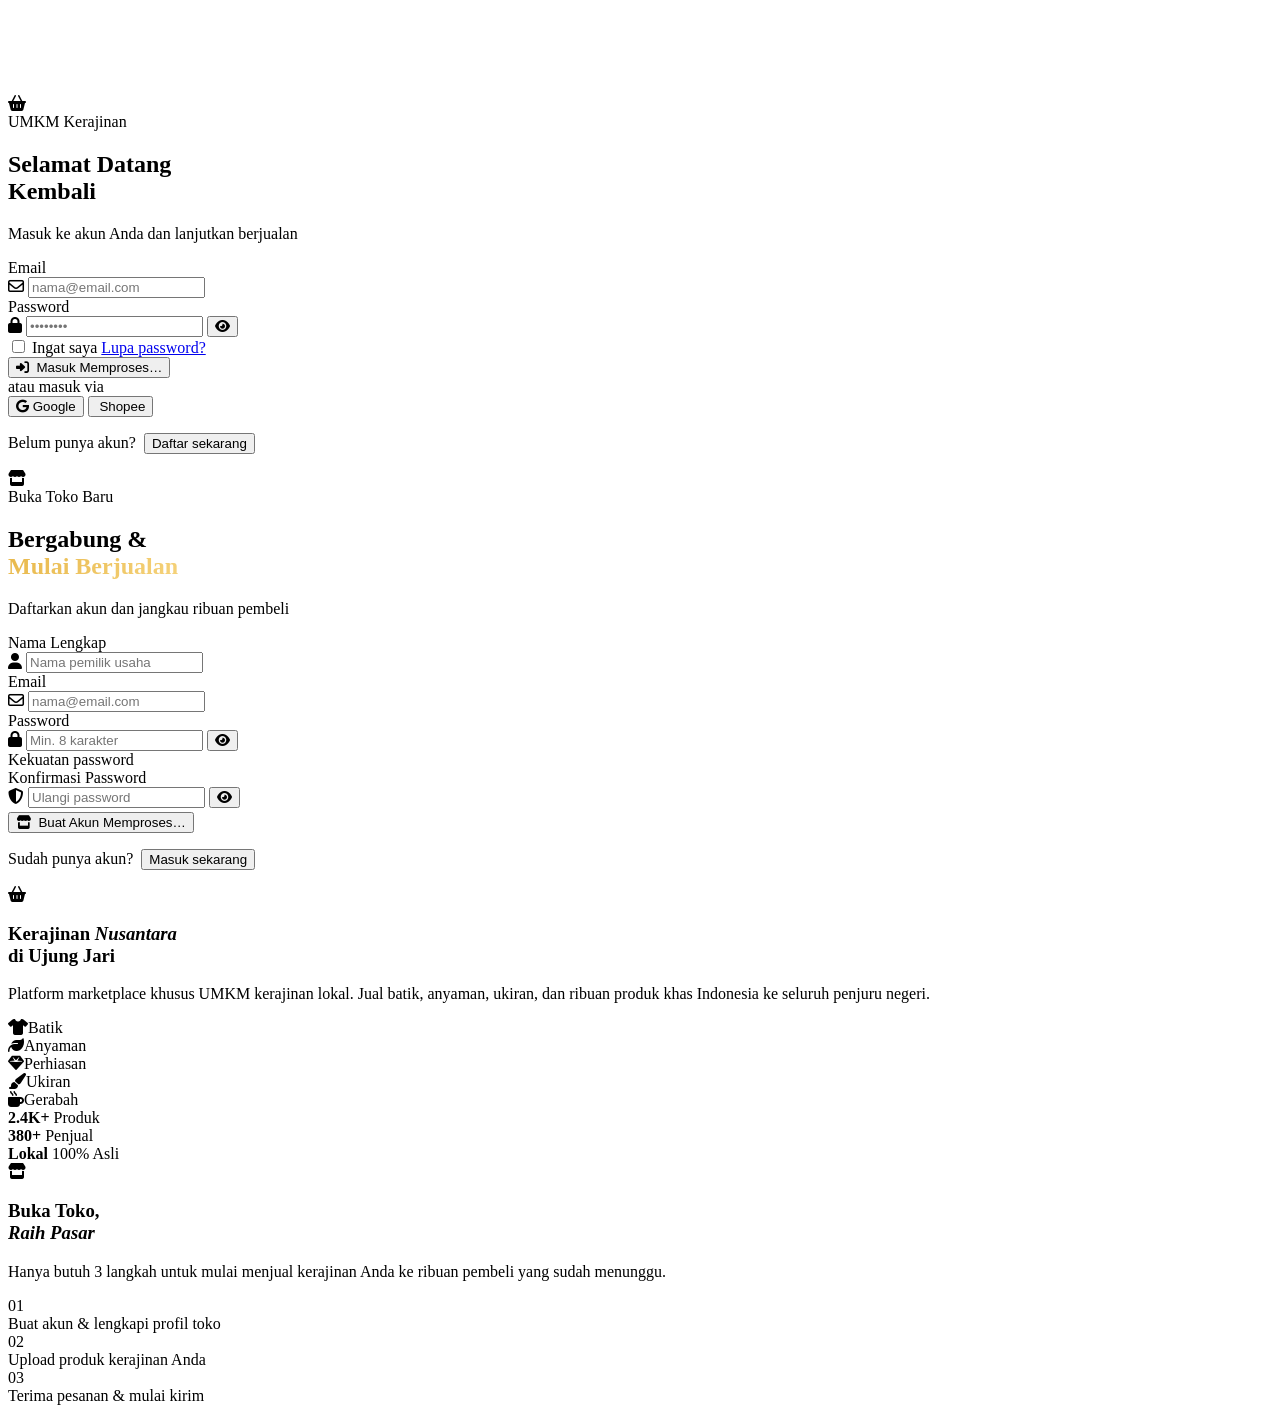
==== index.html @ b2cfcdbc "first upload frontend" ====
<!DOCTYPE html>
<html lang="id">
<head>
  <meta charset="UTF-8" />
  <meta name="viewport" content="width=device-width, initial-scale=1.0" />
  <title>Masuk · Daftar — UMKM Kerajinan</title>
  <link rel="stylesheet" href="https://cdnjs.cloudflare.com/ajax/libs/font-awesome/6.5.2/css/all.min.css" />
  <link rel="preconnect" href="https://fonts.googleapis.com" />
  <link rel="preconnect" href="https://fonts.gstatic.com" crossorigin />
  <link href="https://fonts.googleapis.com/css2?family=Cormorant+Garamond:ital,wght@0,400;0,600;0,700;1,400;1,600&family=Outfit:wght@300;400;500;600;700&display=swap" rel="stylesheet" />
  <link rel="stylesheet" href="/frontend/css/style.css" />

  <style>
    /* inline: form-msg (scoped here to avoid bloat in auth.css) */
    .form-msg {
      display: none;
      align-items: flex-start; gap: 8px;
      padding: 10px 14px; border-radius: 10px;
      font-size: .83rem; line-height: 1.5;
      margin-bottom: 14px;
      animation: msgIn .25s ease both;
    }
    @keyframes msgIn { from { opacity:0; transform:translateY(-5px); } to { opacity:1; transform:translateY(0); } }
    .form-msg.error   { display:flex; background:rgba(224,92,92,.09); border:1px solid rgba(224,92,92,.22); color:#F09090; }
    .form-msg.success { display:flex; background:rgba(92,201,138,.09); border:1px solid rgba(92,201,138,.22); color:#7EEAAA; }
    .form-msg i { flex-shrink:0; margin-top:1px; }
  </style>
</head>
<body>

  <!-- ── BACKGROUND ── -->
  <div class="bg-layer" aria-hidden="true">
    <div class="bg-pattern"></div>
    <div class="bg-noise"></div>
    <div class="orb orb-1"></div>
    <div class="orb orb-2"></div>
    <div class="orb orb-3"></div>
    <div class="diamonds" id="diamonds"></div>
  </div>

  <!-- ── AUTH CARD ── -->
  <div class="auth-card">

    <!-- ════ LEFT PANEL ════ -->
    <div class="left-panel">
      <div class="lp-inner">

        <!-- ── LOGIN PANEL ── -->
        <div class="form-panel" id="loginPanel">
          <div class="form-head">
            <div class="form-badge">
              <div class="badge-dot"><i class="fa-solid fa-basket-shopping"></i></div>
              <span>UMKM Kerajinan</span>
            </div>
            <h2>Selamat Datang<br>Kembali</h2>
            <p>Masuk ke akun Anda dan lanjutkan berjualan</p>
          </div>

          <div class="form-msg" id="loginMsg" role="alert"></div>

          <form id="loginForm" novalidate>
            <div class="field">
              <label class="field-label" for="loginEmail">Email</label>
              <div class="input-wrap">
                <i class="fa-regular fa-envelope input-icon"></i>
                <input type="email" id="loginEmail" placeholder="nama@email.com" autocomplete="email" required />
              </div>
            </div>

            <div class="field">
              <label class="field-label" for="loginPassword">Password</label>
              <div class="input-wrap has-eye">
                <i class="fa-solid fa-lock input-icon"></i>
                <input type="password" id="loginPassword" placeholder="••••••••" autocomplete="current-password" required />
                <button type="button" class="btn-eye" data-target="loginPassword" aria-label="Toggle password">
                  <i class="fa-solid fa-eye"></i>
                </button>
              </div>
            </div>

            <div class="form-meta">
              <label class="remember-label">
                <input type="checkbox" id="rememberMe" />
                <span>Ingat saya</span>
              </label>
              <a href="#" class="forgot-link">Lupa password?</a>
            </div>

            <button type="submit" class="btn-submit" id="loginBtn">
              <span class="btn-text"><i class="fa-solid fa-right-to-bracket"></i>&nbsp; Masuk</span>
              <span class="btn-loader"><span class="spinner"></span> Memproses…</span>
            </button>

            <div class="gold-divider"><span>atau masuk via</span></div>

            <div class="social-row">
              <button type="button" class="btn-social google">
                <i class="fa-brands fa-google"></i> Google
              </button>
              <button type="button" class="btn-social shopee">
                <i class="fa-brands fa-shopee"></i> Shopee
              </button>
            </div>
          </form>

          <p class="switch-text">
            Belum punya akun?&nbsp;
            <button type="button" class="switch-btn" id="goRegister">Daftar sekarang</button>
          </p>
        </div>

        <!-- ── REGISTER PANEL ── -->
        <div class="form-panel hidden" id="registerPanel">
          <div class="form-head">
            <div class="form-badge">
              <div class="badge-dot"><i class="fa-solid fa-store"></i></div>
              <span>Buka Toko Baru</span>
            </div>
            <h2>Bergabung &<br><em style="font-style:normal;background:linear-gradient(135deg,#E8B84B,#F5D27A);-webkit-background-clip:text;-webkit-text-fill-color:transparent;background-clip:text;">Mulai Berjualan</em></h2>
            <p>Daftarkan akun dan jangkau ribuan pembeli</p>
          </div>

          <div class="form-msg" id="registerMsg" role="alert"></div>

          <form id="registerForm" novalidate>
            <div class="field">
              <label class="field-label" for="regNama">Nama Lengkap</label>
              <div class="input-wrap">
                <i class="fa-solid fa-user input-icon"></i>
                <input type="text" id="regNama" placeholder="Nama pemilik usaha" autocomplete="name" required />
              </div>
            </div>

            <div class="field">
              <label class="field-label" for="regEmail">Email</label>
              <div class="input-wrap">
                <i class="fa-regular fa-envelope input-icon"></i>
                <input type="email" id="regEmail" placeholder="nama@email.com" autocomplete="email" required />
              </div>
            </div>

            <div class="field">
              <label class="field-label" for="regPassword">Password</label>
              <div class="input-wrap has-eye">
                <i class="fa-solid fa-lock input-icon"></i>
                <input type="password" id="regPassword" placeholder="Min. 8 karakter" autocomplete="new-password" required />
                <button type="button" class="btn-eye" data-target="regPassword" aria-label="Toggle password">
                  <i class="fa-solid fa-eye"></i>
                </button>
              </div>
              <div class="pw-strength">
                <div class="pw-track"><div class="pw-fill" id="pwFill"></div></div>
                <span id="pwLabel">Kekuatan password</span>
              </div>
            </div>

            <div class="field">
              <label class="field-label" for="regConfirm">Konfirmasi Password</label>
              <div class="input-wrap has-eye">
                <i class="fa-solid fa-shield-halved input-icon"></i>
                <input type="password" id="regConfirm" placeholder="Ulangi password" autocomplete="new-password" required />
                <button type="button" class="btn-eye" data-target="regConfirm" aria-label="Toggle confirm">
                  <i class="fa-solid fa-eye"></i>
                </button>
              </div>
            </div>

            <button type="submit" class="btn-submit" id="registerBtn" style="margin-top:4px;">
              <span class="btn-text"><i class="fa-solid fa-store"></i>&nbsp; Buat Akun</span>
              <span class="btn-loader"><span class="spinner"></span> Memproses…</span>
            </button>
          </form>

          <p class="switch-text">
            Sudah punya akun?&nbsp;
            <button type="button" class="switch-btn" id="goLogin">Masuk sekarang</button>
          </p>
        </div>

      </div>
    </div><!-- /left-panel -->

    <!-- ════ RIGHT PANEL ════ -->
    <div class="right-panel">
      <div class="rp-inner">

        <!-- Login state -->
        <div class="rp-state" id="rpLogin">
          <div class="rp-icon">
            <i class="fa-solid fa-basket-shopping"></i>
          </div>
          <h3 class="rp-title">Kerajinan <em>Nusantara</em><br>di Ujung Jari</h3>
          <p class="rp-desc">
            Platform marketplace khusus UMKM kerajinan lokal. Jual batik, anyaman, ukiran, dan ribuan produk khas Indonesia ke seluruh penjuru negeri.
          </p>
          <div class="rp-tags">
            <div class="rp-tag"><i class="fa-solid fa-shirt"></i><span>Batik</span></div>
            <div class="rp-tag"><i class="fa-solid fa-leaf"></i><span>Anyaman</span></div>
            <div class="rp-tag"><i class="fa-solid fa-gem"></i><span>Perhiasan</span></div>
            <div class="rp-tag"><i class="fa-solid fa-paintbrush"></i><span>Ukiran</span></div>
            <div class="rp-tag"><i class="fa-solid fa-mug-hot"></i><span>Gerabah</span></div>
          </div>
          <div class="rp-stats">
            <div class="rp-stat">
              <strong>2.4K+</strong>
              <span>Produk</span>
            </div>
            <div class="rp-stat">
              <strong>380+</strong>
              <span>Penjual</span>
            </div>
            <div class="rp-stat">
              <strong>Lokal</strong>
              <span>100% Asli</span>
            </div>
          </div>
        </div>

        <!-- Register state -->
        <div class="rp-state hidden" id="rpRegister">
          <div class="rp-icon">
            <i class="fa-solid fa-store"></i>
          </div>
          <h3 class="rp-title">Buka Toko,<br><em>Raih Pasar</em></h3>
          <p class="rp-desc">
            Hanya butuh 3 langkah untuk mulai menjual kerajinan Anda ke ribuan pembeli yang sudah menunggu.
          </p>
          <div class="rp-steps">
            <div class="rp-step">
              <div class="step-num">01</div>
              <span>Buat akun & lengkapi profil toko</span>
            </div>
            <div class="rp-step">
              <div class="step-num">02</div>
              <span>Upload produk kerajinan Anda</span>
            </div>
            <div class="rp-step">
              <div class="step-num">03</div>
              <span>Terima pesanan & mulai kirim</span>
            </div>
          </div>
        </div>

      </div>
    </div><!-- /right-panel -->

  </div><!-- /auth-card -->

  <!-- Toast -->
  <div id="toastStack" aria-live="polite"></div>

  <!-- Diamonds particle script -->
  <script>
    (function(){
      const c = document.getElementById('diamonds');
      for(let i=0;i<18;i++){
        const d = document.createElement('div');
        d.className = 'diamond';
        d.style.cssText = `
          left:${Math.random()*100}%;
          top:${55+Math.random()*45}%;
          width:${3+Math.random()*4}px;
          height:${3+Math.random()*4}px;
          animation-duration:${8+Math.random()*12}s;
          animation-delay:${Math.random()*10}s;
        `;
        c.appendChild(d);
      }
    })();
  </script>

  <script type="module" src="/frontend/js/auth.js"></script>
</body>
</html>
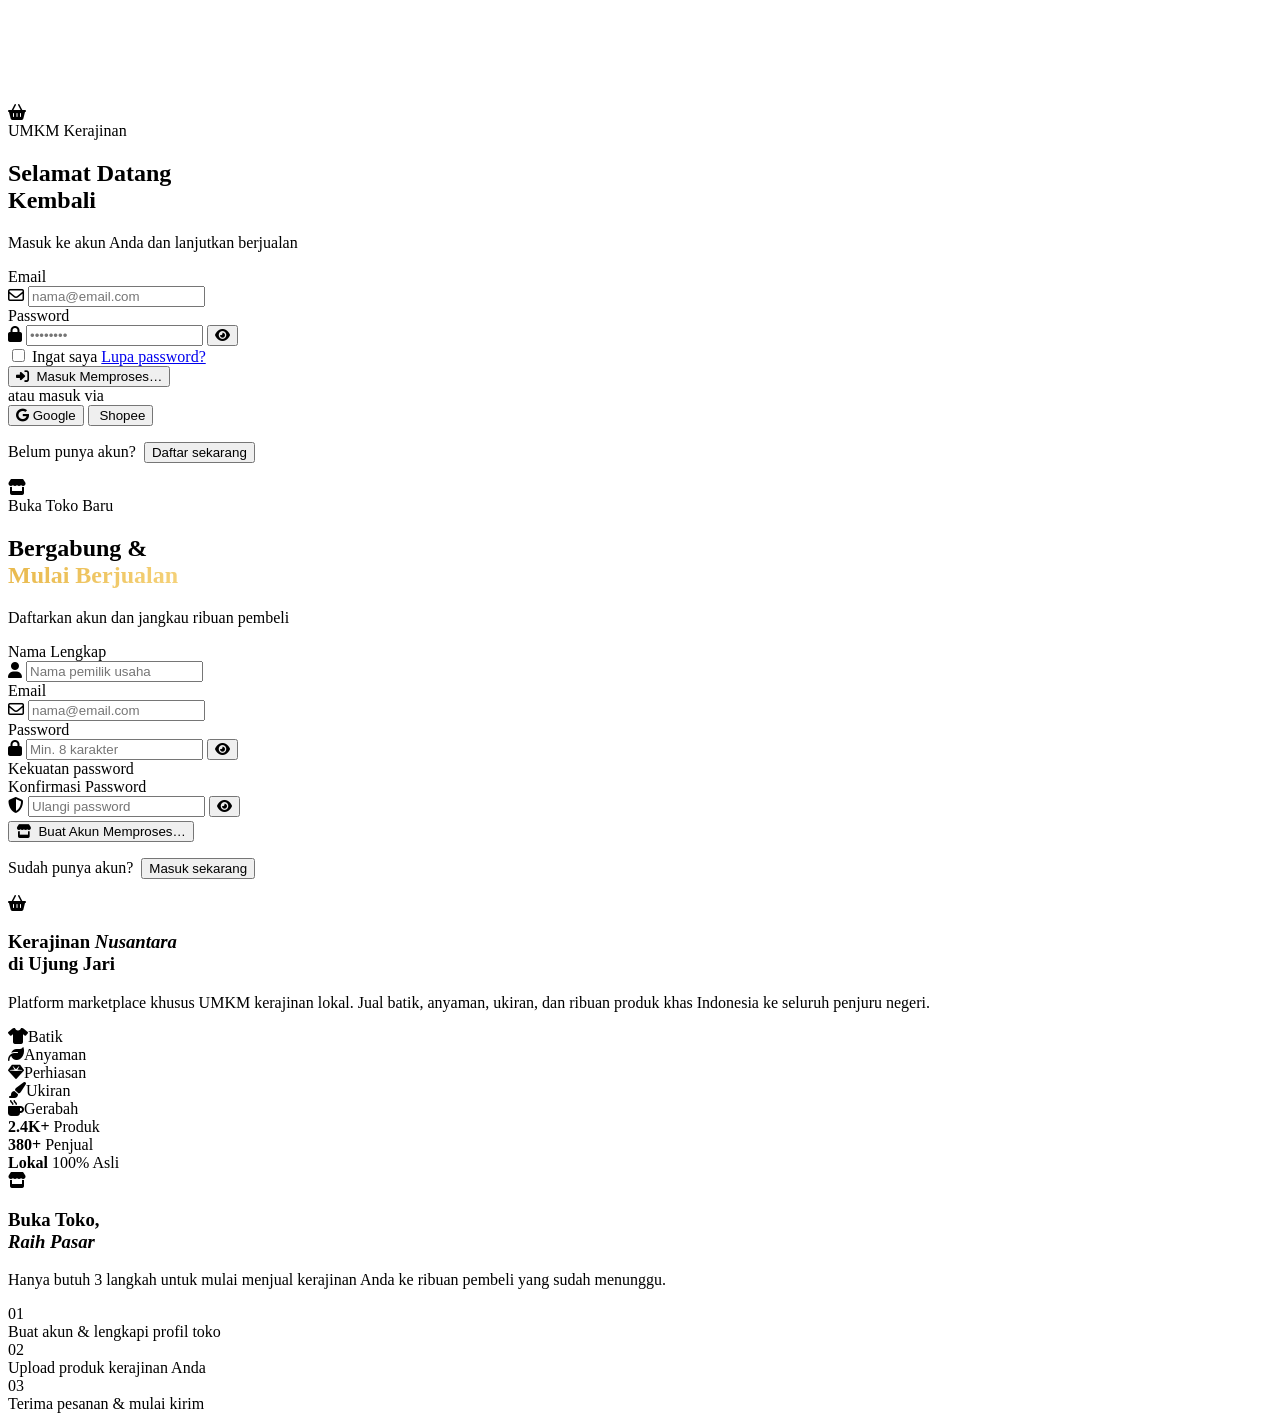
==== commit 8c4e0762: "update frontend" ====
--- a/index.html
+++ b/index.html
@@ -8,7 +8,7 @@
   <link rel="preconnect" href="https://fonts.googleapis.com" />
   <link rel="preconnect" href="https://fonts.gstatic.com" crossorigin />
   <link href="https://fonts.googleapis.com/css2?family=Cormorant+Garamond:ital,wght@0,400;0,600;0,700;1,400;1,600&family=Outfit:wght@300;400;500;600;700&display=swap" rel="stylesheet" />
-  <link rel="stylesheet" href="/frontend/css/style.css" />
+  <link rel="stylesheet" href="../frontend/css/style.css" />
 
   <style>
     /* inline: form-msg (scoped here to avoid bloat in auth.css) */
@@ -269,6 +269,6 @@
     })();
   </script>
 
-  <script type="module" src="/frontend/js/auth.js"></script>
+  <script type="module" src="../frontend/js/auth.js"></script>
 </body>
 </html>
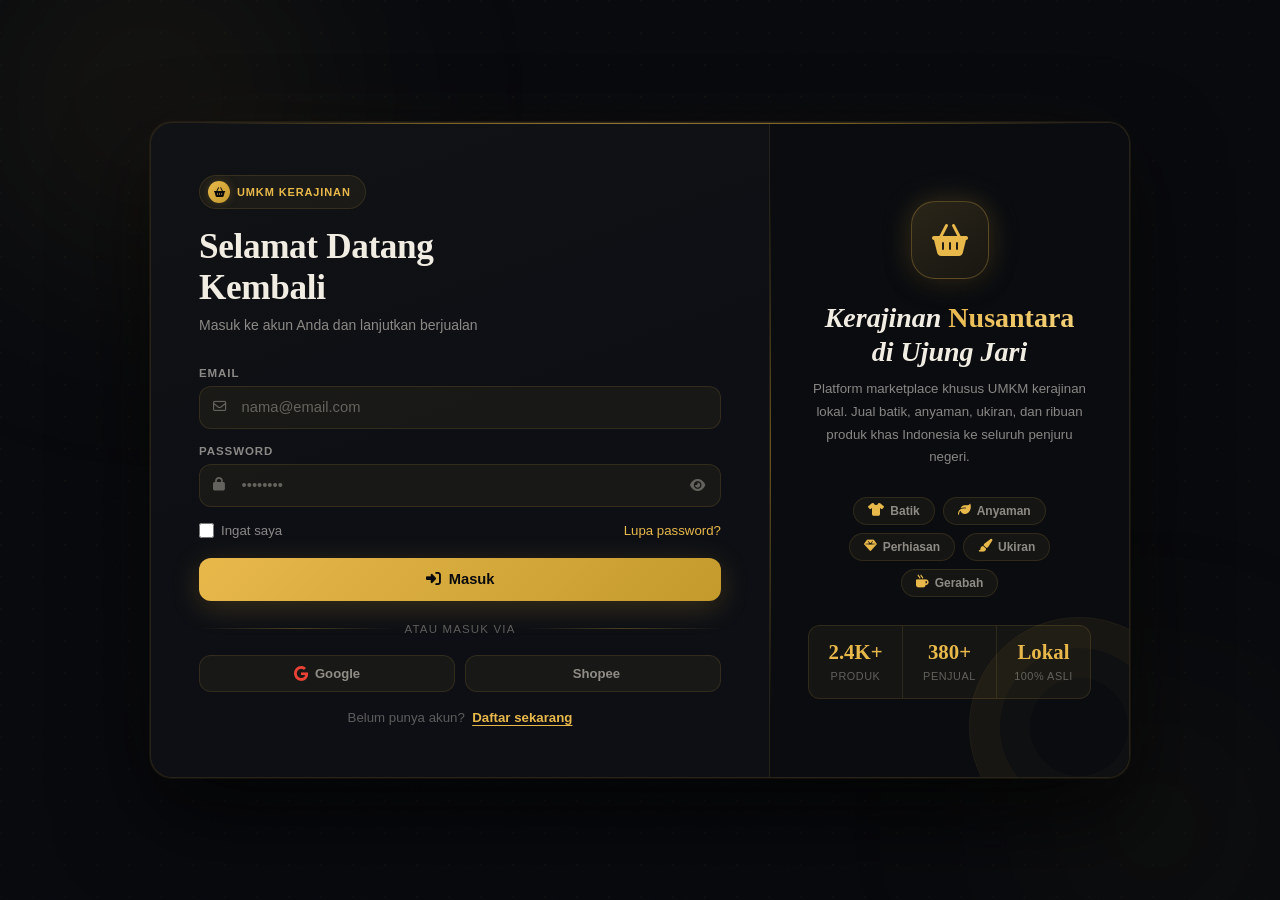
==== commit 70f47f16: "update fronten" ====
--- a/index.html
+++ b/index.html
@@ -8,7 +8,7 @@
   <link rel="preconnect" href="https://fonts.googleapis.com" />
   <link rel="preconnect" href="https://fonts.gstatic.com" crossorigin />
   <link href="https://fonts.googleapis.com/css2?family=Cormorant+Garamond:ital,wght@0,400;0,600;0,700;1,400;1,600&family=Outfit:wght@300;400;500;600;700&display=swap" rel="stylesheet" />
-  <link rel="stylesheet" href="../frontend/css/style.css" />
+  <link rel="stylesheet" href="css/style.css" />
 
   <style>
     /* inline: form-msg (scoped here to avoid bloat in auth.css) */
@@ -269,6 +269,6 @@
     })();
   </script>
 
-  <script type="module" src="../frontend/js/auth.js"></script>
+  <script type="module" src="js/auth.js"></script>
 </body>
 </html>
--- a/css/style.css
+++ b/css/style.css
@@ -0,0 +1,520 @@
+/* ═══════════════════════════════════════════════════════
+   auth.css — UMKM Kerajinan
+   Dark Gold · Batik-Inspired · Split Panel Luxury
+═══════════════════════════════════════════════════════ */
+
+@import url('https://fonts.googleapis.com/css2?family=Cormorant+Garamond:ital,wght@0,400;0,600;0,700;1,400;1,600&family=Outfit:wght@300;400;500;600;700&display=swap');
+
+/* ── TOKENS ── */
+:root {
+  --gold:          #E8B84B;
+  --gold-2:        #F5D27A;
+  --gold-3:        #C49A2C;
+  --gold-dim:      #7A5E1A;
+  --gold-glow:     rgba(232,184,75,0.22);
+  --gold-glow-sm:  rgba(232,184,75,0.10);
+  --bg:            #080A0E;
+  --bg-card:       #0D0F14;
+  --panel-r:       #0A0C10;
+  --surface:       rgba(232,184,75,0.05);
+  --surface-hov:   rgba(232,184,75,0.09);
+  --border:        rgba(232,184,75,0.12);
+  --border-strong: rgba(232,184,75,0.28);
+  --text:          #F2EDE3;
+  --text-sub:      rgba(242,237,227,0.55);
+  --text-muted:    rgba(242,237,227,0.35);
+  --error:         #E05C5C;
+  --success:       #5CC98A;
+  --radius:        22px;
+  --radius-sm:     12px;
+  --transition:    0.28s cubic-bezier(.4,0,.2,1);
+}
+
+/* ── RESET ── */
+*, *::before, *::after { box-sizing: border-box; margin: 0; padding: 0; }
+html { font-size: 16px; }
+body {
+  font-family: 'Outfit', sans-serif;
+  background: var(--bg);
+  color: var(--text);
+  min-height: 100dvh;
+  display: flex;
+  align-items: center;
+  justify-content: center;
+  padding: 20px;
+  overflow-x: hidden;
+}
+a { color: inherit; text-decoration: none; }
+button { cursor: pointer; font-family: inherit; border: none; background: none; }
+
+/* ── BACKGROUND ── */
+.bg-layer {
+  position: fixed; inset: 0; z-index: 0; pointer-events: none; overflow: hidden;
+}
+
+/* Batik-inspired geometric SVG pattern */
+.bg-pattern {
+  position: absolute; inset: 0;
+  background-image:
+    radial-gradient(circle at 1px 1px, rgba(232,184,75,0.06) 1px, transparent 0);
+  background-size: 32px 32px;
+  mask-image: radial-gradient(ellipse 90% 90% at 50% 50%, black 20%, transparent 100%);
+}
+
+.bg-noise {
+  position: absolute; inset: 0;
+  background-image: url("data:image/svg+xml,%3Csvg viewBox='0 0 512 512' xmlns='http://www.w3.org/2000/svg'%3E%3Cfilter id='n'%3E%3CfeTurbulence type='fractalNoise' baseFrequency='0.75' numOctaves='4' stitchTiles='stitch'/%3E%3C/filter%3E%3Crect width='100%25' height='100%25' filter='url(%23n)' opacity='0.025'/%3E%3C/svg%3E");
+  opacity: 0.4;
+}
+
+.orb {
+  position: absolute; border-radius: 50%; filter: blur(100px);
+  animation: orbPulse ease-in-out infinite;
+}
+.orb-1 {
+  width: 600px; height: 600px;
+  background: radial-gradient(circle, rgba(232,184,75,0.09), transparent 65%);
+  top: -200px; left: -150px;
+  animation-duration: 14s; animation-delay: 0s;
+}
+.orb-2 {
+  width: 450px; height: 450px;
+  background: radial-gradient(circle, rgba(196,154,44,0.07), transparent 65%);
+  bottom: -150px; right: -100px;
+  animation-duration: 18s; animation-delay: -7s;
+}
+.orb-3 {
+  width: 280px; height: 280px;
+  background: radial-gradient(circle, rgba(232,184,75,0.05), transparent 65%);
+  top: 45%; left: 45%;
+  animation-duration: 10s; animation-delay: -4s;
+}
+@keyframes orbPulse {
+  0%,100% { transform: scale(1) translate(0,0); opacity: 1; }
+  50%      { transform: scale(1.08) translate(-12px, 16px); opacity: 1; }
+}
+
+/* Decorative diamond shapes */
+.diamonds {
+  position: absolute; inset: 0;
+}
+.diamond {
+  position: absolute;
+  width: 8px; height: 8px;
+  background: var(--gold);
+  transform: rotate(45deg);
+  opacity: 0;
+  animation: diamondFloat linear infinite;
+}
+@keyframes diamondFloat {
+  0%   { opacity: 0; transform: rotate(45deg) translateY(0) scale(0); }
+  10%  { opacity: 0.4; transform: rotate(45deg) translateY(-15px) scale(1); }
+  90%  { opacity: 0.15; transform: rotate(45deg) translateY(-180px) scale(0.6); }
+  100% { opacity: 0; transform: rotate(45deg) translateY(-210px) scale(0); }
+}
+
+/* ── AUTH CARD ── */
+.auth-card {
+  position: relative; z-index: 1;
+  display: flex;
+  width: 100%; max-width: 980px;
+  min-height: 600px;
+  background: var(--bg-card);
+  border: 1px solid var(--border);
+  border-radius: var(--radius);
+  overflow: hidden;
+  box-shadow:
+    0 0 0 1px rgba(232,184,75,0.07),
+    0 40px 90px rgba(0,0,0,0.7),
+    0 0 100px rgba(232,184,75,0.04);
+  animation: cardReveal .6s cubic-bezier(.22,1,.36,1) both;
+}
+@keyframes cardReveal {
+  from { opacity: 0; transform: translateY(32px) scale(.965); }
+  to   { opacity: 1; transform: translateY(0) scale(1); }
+}
+
+/* gold top-edge line */
+.auth-card::before {
+  content: '';
+  position: absolute; top: 0; left: 0; right: 0; height: 1px; z-index: 10;
+  background: linear-gradient(90deg, transparent 5%, var(--gold-3) 30%, var(--gold) 50%, var(--gold-3) 70%, transparent 95%);
+  opacity: .6;
+}
+
+/* ── LEFT PANEL ── */
+.left-panel {
+  flex: 1;
+  display: flex; align-items: center;
+  padding: 52px 48px;
+  position: relative;
+  background: linear-gradient(160deg, rgba(232,184,75,0.02) 0%, transparent 50%);
+}
+
+.lp-inner { width: 100%; }
+
+/* form panels */
+.form-panel { width: 100%; animation: panelIn .38s cubic-bezier(.4,0,.2,1) both; }
+.form-panel.hidden { display: none; }
+@keyframes panelIn {
+  from { opacity: 0; transform: translateX(-14px); }
+  to   { opacity: 1; transform: translateX(0); }
+}
+
+/* Form head */
+.form-head { margin-bottom: 30px; }
+
+.form-badge {
+  display: inline-flex; align-items: center; gap: 7px;
+  background: var(--surface);
+  border: 1px solid var(--border);
+  border-radius: 99px;
+  padding: 5px 14px 5px 8px;
+  margin-bottom: 18px;
+}
+.badge-dot {
+  width: 22px; height: 22px; border-radius: 50%;
+  background: linear-gradient(135deg, var(--gold), var(--gold-3));
+  display: grid; place-items: center;
+  font-size: 10px; color: #080A0E;
+  box-shadow: 0 0 10px var(--gold-glow);
+}
+.form-badge span {
+  font-size: 11px; font-weight: 600;
+  letter-spacing: .08em; text-transform: uppercase;
+  color: var(--gold);
+}
+
+.form-head h2 {
+  font-family: 'Cormorant Garamond', serif;
+  font-size: 2.2rem; font-weight: 700;
+  letter-spacing: -.01em; line-height: 1.15;
+  color: var(--text);
+  margin-bottom: 7px;
+}
+.form-head p {
+  font-size: .875rem; color: var(--text-sub); line-height: 1.55;
+}
+
+/* Divider */
+.gold-divider {
+  display: flex; align-items: center; gap: 10px;
+  margin: 22px 0 20px;
+  font-size: .72rem; letter-spacing: .1em;
+  text-transform: uppercase; color: var(--text-muted);
+}
+.gold-divider::before, .gold-divider::after {
+  content: ''; flex: 1; height: 1px;
+  background: linear-gradient(90deg, transparent, var(--border-strong), transparent);
+}
+
+/* ── FIELDS ── */
+.field { margin-bottom: 16px; }
+.field-label {
+  display: block; font-size: .72rem; font-weight: 600;
+  letter-spacing: .08em; text-transform: uppercase;
+  color: var(--text-sub); margin-bottom: 7px;
+}
+
+.input-wrap {
+  position: relative; display: flex; align-items: center;
+}
+.input-icon {
+  position: absolute; left: 14px;
+  font-size: .85rem; color: var(--text-muted);
+  pointer-events: none; transition: color var(--transition);
+}
+.input-wrap input {
+  width: 100%;
+  padding: .78rem 1rem .78rem 2.6rem;
+  background: var(--surface);
+  border: 1px solid var(--border);
+  border-radius: var(--radius-sm);
+  color: var(--text); font-family: 'Outfit', sans-serif; font-size: .92rem;
+  outline: none;
+  transition: border-color var(--transition), background var(--transition), box-shadow var(--transition);
+}
+.input-wrap input::placeholder { color: var(--text-muted); }
+.input-wrap input:focus {
+  background: var(--surface-hov);
+  border-color: var(--gold);
+  box-shadow: 0 0 0 3px rgba(232,184,75,0.1), 0 0 18px rgba(232,184,75,0.08);
+}
+.input-wrap input:focus ~ .input-icon,
+.input-wrap:focus-within .input-icon { color: var(--gold); }
+.input-wrap input.error {
+  border-color: var(--error);
+  background: rgba(224,92,92,0.06);
+}
+.has-eye input { padding-right: 2.8rem; }
+
+.btn-eye {
+  position: absolute; right: 12px;
+  color: var(--text-muted); font-size: .85rem; padding: 4px;
+  transition: color var(--transition);
+}
+.btn-eye:hover { color: var(--gold); }
+
+/* ── PASSWORD STRENGTH ── */
+.pw-strength { margin-top: 8px; }
+.pw-track {
+  height: 3px; border-radius: 99px;
+  background: var(--border); overflow: hidden; margin-bottom: 5px;
+}
+.pw-fill {
+  height: 100%; border-radius: 99px; width: 0%;
+  transition: width .4s ease, background .4s ease;
+}
+.pw-strength span { font-size: .72rem; color: var(--text-muted); }
+
+/* ── REMEMBER / META ── */
+.form-meta {
+  display: flex; align-items: center; justify-content: space-between;
+  margin-bottom: 20px; font-size: .83rem;
+}
+.remember-label {
+  display: flex; align-items: center; gap: 7px;
+  cursor: pointer; color: var(--text-sub); user-select: none;
+}
+.remember-label input[type="checkbox"] {
+  width: 15px; height: 15px; accent-color: var(--gold);
+}
+.forgot-link {
+  color: var(--gold); font-weight: 500; font-size: .83rem;
+  transition: color var(--transition);
+}
+.forgot-link:hover { color: var(--gold-2); }
+
+/* ── SUBMIT BTN ── */
+.btn-submit {
+  width: 100%;
+  display: flex; align-items: center; justify-content: center; gap: 8px;
+  padding: .85rem 1.5rem;
+  background: linear-gradient(135deg, var(--gold) 0%, var(--gold-3) 100%);
+  color: #080A0E;
+  font-family: 'Outfit', sans-serif; font-size: .92rem; font-weight: 700;
+  border-radius: var(--radius-sm);
+  position: relative; overflow: hidden;
+  box-shadow: 0 6px 28px var(--gold-glow), 0 2px 8px rgba(0,0,0,.35);
+  transition: transform var(--transition), box-shadow var(--transition);
+  margin-bottom: 18px;
+}
+.btn-submit::before {
+  content: '';
+  position: absolute; inset: 0;
+  background: linear-gradient(135deg, rgba(255,255,255,.15) 0%, transparent 55%);
+  opacity: 0; transition: opacity var(--transition);
+}
+.btn-submit:hover:not(:disabled) {
+  transform: translateY(-2px);
+  box-shadow: 0 12px 40px rgba(232,184,75,.38), 0 2px 12px rgba(0,0,0,.4);
+}
+.btn-submit:hover:not(:disabled)::before { opacity: 1; }
+.btn-submit:active:not(:disabled) { transform: translateY(0); }
+.btn-submit:disabled { opacity: .6; cursor: not-allowed; }
+
+/* shimmer */
+.btn-submit::after {
+  content: '';
+  position: absolute; top: 0; left: -100%; width: 55%; height: 100%;
+  background: linear-gradient(90deg, transparent, rgba(255,255,255,.22), transparent);
+  transition: left .55s ease;
+}
+.btn-submit:hover:not(:disabled)::after { left: 160%; }
+
+/* spinner inside btn */
+.btn-loader { display: none; align-items: center; gap: 8px; }
+.spinner {
+  width: 15px; height: 15px;
+  border: 2px solid rgba(8,10,14,.3);
+  border-top-color: #080A0E;
+  border-radius: 50%;
+  animation: spin .7s linear infinite;
+}
+@keyframes spin { to { transform: rotate(360deg); } }
+
+/* ── SOCIAL ── */
+.social-row { display: grid; grid-template-columns: 1fr 1fr; gap: 10px; margin-bottom: 18px; }
+.btn-social {
+  display: flex; align-items: center; justify-content: center; gap: 7px;
+  background: var(--surface); border: 1px solid var(--border);
+  border-radius: var(--radius-sm); padding: 10px;
+  color: var(--text-sub); font-size: .82rem; font-weight: 600;
+  transition: all var(--transition);
+}
+.btn-social:hover {
+  background: var(--surface-hov);
+  border-color: var(--border-strong); color: var(--text);
+}
+.btn-social i { font-size: .95rem; }
+.btn-social.google i { color: #EA4335; }
+.btn-social.shopee i { color: #EE4D2D; }
+
+/* ── SWITCH ── */
+.switch-text {
+  text-align: center; font-size: .83rem; color: var(--text-muted);
+}
+.switch-btn {
+  color: var(--gold); font-size: .83rem; font-weight: 600;
+  text-decoration: underline; text-underline-offset: 3px;
+  transition: color var(--transition);
+}
+.switch-btn:hover { color: var(--gold-2); }
+
+/* ── RIGHT PANEL ── */
+.right-panel {
+  width: 360px; flex-shrink: 0;
+  background: var(--panel-r);
+  border-left: 1px solid var(--border);
+  display: flex; align-items: center; justify-content: center;
+  padding: 44px 38px;
+  position: relative; overflow: hidden;
+}
+
+/* vertical gold line */
+.right-panel::before {
+  content: '';
+  position: absolute; top: 10%; left: 0; width: 1px; height: 80%;
+  background: linear-gradient(180deg, transparent, var(--gold-3), transparent);
+  opacity: .5;
+}
+
+/* batik corner ornament */
+.right-panel::after {
+  content: '';
+  position: absolute; bottom: -60px; right: -60px;
+  width: 220px; height: 220px;
+  border: 1px solid rgba(232,184,75,0.1);
+  border-radius: 50%;
+  box-shadow: inset 0 0 0 30px rgba(232,184,75,0.04), inset 0 0 0 60px rgba(232,184,75,0.02);
+}
+
+.rp-inner { position: relative; z-index: 2; width: 100%; }
+
+.rp-state { text-align: center; }
+.rp-state.hidden { display: none; }
+.rp-state { animation: rpIn .45s cubic-bezier(.4,0,.2,1) both; }
+@keyframes rpIn {
+  from { opacity: 0; transform: translateY(14px); }
+  to   { opacity: 1; transform: translateY(0); }
+}
+
+/* Big icon */
+.rp-icon {
+  width: 78px; height: 78px; border-radius: 24px;
+  background: linear-gradient(145deg, rgba(232,184,75,0.15), rgba(196,154,44,0.08));
+  border: 1px solid var(--border-strong);
+  display: grid; place-items: center;
+  font-size: 2rem; color: var(--gold);
+  margin: 0 auto 22px;
+  box-shadow: 0 0 30px var(--gold-glow), 0 8px 24px rgba(0,0,0,.4);
+  animation: iconFloat 5s ease-in-out infinite;
+}
+@keyframes iconFloat {
+  0%,100% { transform: translateY(0) rotate(0deg); }
+  50%      { transform: translateY(-9px) rotate(-2deg); }
+}
+
+.rp-title {
+  font-family: 'Cormorant Garamond', serif;
+  font-size: 1.75rem; font-weight: 700; font-style: italic;
+  color: var(--text); margin-bottom: 10px; line-height: 1.2;
+}
+.rp-title em {
+  font-style: normal;
+  background: linear-gradient(135deg, var(--gold), var(--gold-2));
+  -webkit-background-clip: text; -webkit-text-fill-color: transparent;
+  background-clip: text;
+}
+
+.rp-desc {
+  font-size: .83rem; color: var(--text-sub); line-height: 1.7; margin-bottom: 28px;
+}
+
+/* Feature tags */
+.rp-tags {
+  display: flex; flex-wrap: wrap; justify-content: center; gap: 8px; margin-bottom: 28px;
+}
+.rp-tag {
+  display: flex; align-items: center; gap: 6px;
+  background: var(--surface); border: 1px solid var(--border);
+  border-radius: 99px; padding: 6px 14px;
+  font-size: .75rem; font-weight: 600; color: var(--text-sub);
+  transition: all var(--transition);
+}
+.rp-tag:hover { border-color: var(--gold); color: var(--gold); background: var(--gold-glow-sm); }
+.rp-tag i { font-size: .8rem; color: var(--gold); }
+
+/* Stats */
+.rp-stats {
+  display: flex; align-items: stretch; justify-content: center; gap: 0;
+  background: var(--surface);
+  border: 1px solid var(--border); border-radius: var(--radius-sm);
+  overflow: hidden;
+}
+.rp-stat {
+  flex: 1; padding: 14px 10px; text-align: center;
+}
+.rp-stat + .rp-stat { border-left: 1px solid var(--border); }
+.rp-stat strong {
+  display: block;
+  font-family: 'Cormorant Garamond', serif; font-size: 1.3rem; font-weight: 700;
+  color: var(--gold); margin-bottom: 2px;
+}
+.rp-stat span { font-size: .68rem; color: var(--text-muted); letter-spacing: .05em; text-transform: uppercase; }
+
+/* Steps (register state) */
+.rp-steps { display: flex; flex-direction: column; gap: 12px; text-align: left; }
+.rp-step {
+  display: flex; align-items: center; gap: 14px;
+  background: var(--surface); border: 1px solid var(--border);
+  border-radius: 12px; padding: 13px 16px;
+  transition: border-color var(--transition);
+}
+.rp-step:hover { border-color: var(--border-strong); }
+.step-num {
+  font-family: 'Cormorant Garamond', serif; font-size: 1.5rem; font-weight: 700;
+  color: var(--gold); flex-shrink: 0; line-height: 1;
+  width: 28px; text-align: center;
+}
+.rp-step span { font-size: .82rem; color: var(--text-sub); font-weight: 500; line-height: 1.4; }
+
+/* ── TOAST ── */
+#toastStack {
+  position: fixed; bottom: 1.5rem; right: 1.5rem; z-index: 9999;
+  display: flex; flex-direction: column; gap: .55rem;
+  pointer-events: none;
+}
+.toast {
+  display: flex; align-items: center; gap: .65rem;
+  padding: .75rem 1.1rem;
+  border-radius: var(--radius-sm);
+  font-size: .85rem; font-family: 'Outfit', sans-serif;
+  backdrop-filter: blur(12px);
+  box-shadow: 0 8px 32px rgba(0,0,0,.45);
+  min-width: 240px; max-width: 320px;
+  pointer-events: auto;
+  animation: toastIn .35s cubic-bezier(.22,1,.36,1) both;
+}
+.toast.out { animation: toastOut .35s ease forwards; }
+@keyframes toastIn { from { opacity:0; transform: translateX(24px) scale(.95); } to { opacity:1; transform: translateX(0) scale(1); } }
+@keyframes toastOut { to { opacity:0; transform: translateX(24px) scale(.95); } }
+.toast.success { background: rgba(92,201,138,.13); border: 1px solid rgba(92,201,138,.28); color: #7EEAAA; }
+.toast.error   { background: rgba(224,92,92,.13);  border: 1px solid rgba(224,92,92,.28);  color: #F09090; }
+.toast.info    { background: rgba(232,184,75,.1);   border: 1px solid rgba(232,184,75,.22); color: var(--gold-2); }
+
+/* ── RESPONSIVE ── */
+@media (max-width: 860px) {
+  .right-panel { display: none; }
+  .auth-card { max-width: 500px; }
+  .left-panel { padding: 44px 36px; }
+}
+@media (max-width: 520px) {
+  body { align-items: flex-start; padding-top: 24px; }
+  .left-panel { padding: 32px 24px; }
+  .auth-card { border-radius: 18px; }
+  .social-row { grid-template-columns: 1fr; }
+  .form-meta { flex-direction: column; align-items: flex-start; gap: 8px; }
+  #toastStack { left: 1rem; right: 1rem; }
+  .toast { min-width: unset; width: 100%; max-width: unset; }
+}
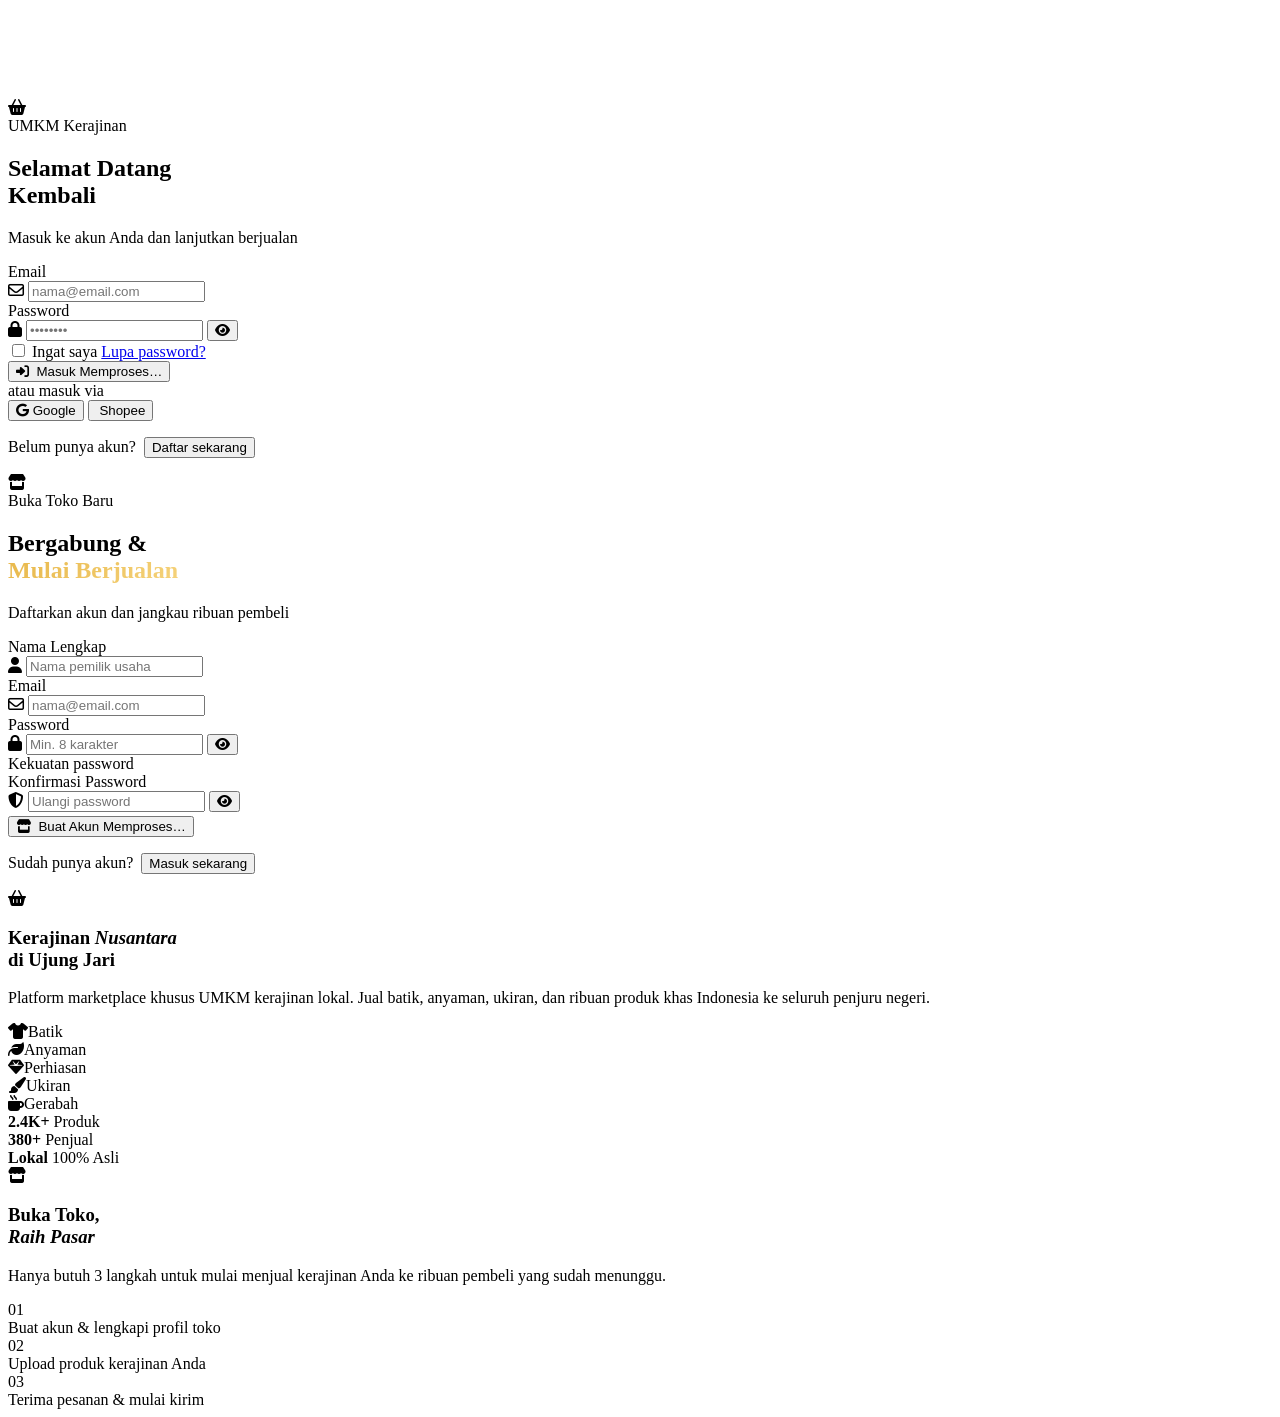
==== commit f8faad24: "update frontendd" ====
--- a/index.html
+++ b/index.html
@@ -8,7 +8,7 @@
   <link rel="preconnect" href="https://fonts.googleapis.com" />
   <link rel="preconnect" href="https://fonts.gstatic.com" crossorigin />
   <link href="https://fonts.googleapis.com/css2?family=Cormorant+Garamond:ital,wght@0,400;0,600;0,700;1,400;1,600&family=Outfit:wght@300;400;500;600;700&display=swap" rel="stylesheet" />
-  <link rel="stylesheet" href="css/style.css" />
+  <link rel="stylesheet" href="frontend/css/style.css" />
 
   <style>
     /* inline: form-msg (scoped here to avoid bloat in auth.css) */
@@ -269,6 +269,6 @@
     })();
   </script>
 
-  <script type="module" src="js/auth.js"></script>
+  <script type="module" src="frontend/js/auth.js"></script>
 </body>
 </html>
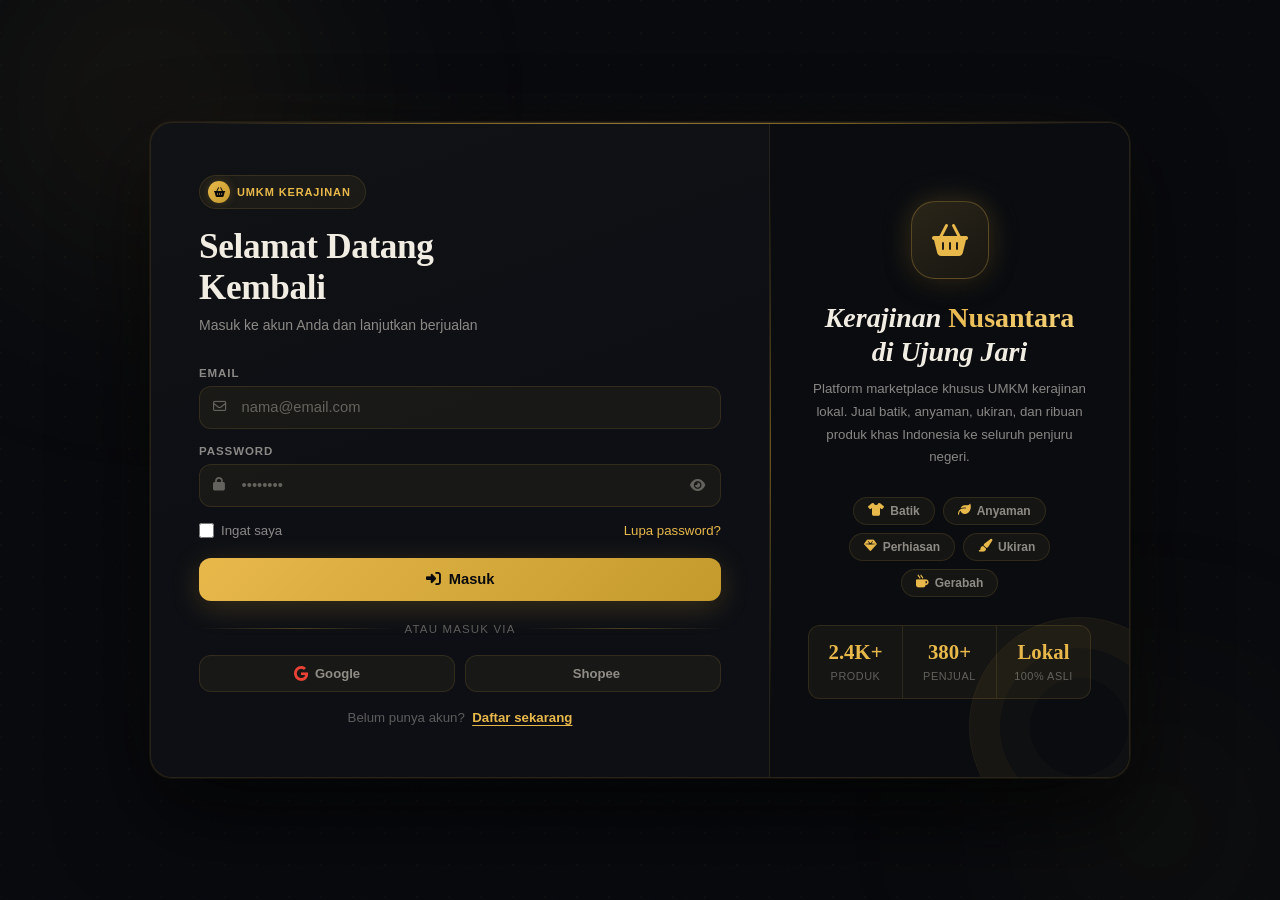
==== commit f0901a82: "update" ====
--- a/index.html
+++ b/index.html
@@ -8,7 +8,7 @@
   <link rel="preconnect" href="https://fonts.googleapis.com" />
   <link rel="preconnect" href="https://fonts.gstatic.com" crossorigin />
   <link href="https://fonts.googleapis.com/css2?family=Cormorant+Garamond:ital,wght@0,400;0,600;0,700;1,400;1,600&family=Outfit:wght@300;400;500;600;700&display=swap" rel="stylesheet" />
-  <link rel="stylesheet" href="frontend/css/style.css" />
+  <link rel="stylesheet" href="css/style.css" />
 
   <style>
     /* inline: form-msg (scoped here to avoid bloat in auth.css) */
@@ -269,6 +269,6 @@
     })();
   </script>
 
-  <script type="module" src="frontend/js/auth.js"></script>
+  <script type="module" src="js/auth.js"></script>
 </body>
 </html>
--- a/css/style.css
+++ b/css/style.css
@@ -0,0 +1,520 @@
+/* ═══════════════════════════════════════════════════════
+   auth.css — UMKM Kerajinan
+   Dark Gold · Batik-Inspired · Split Panel Luxury
+═══════════════════════════════════════════════════════ */
+
+@import url('https://fonts.googleapis.com/css2?family=Cormorant+Garamond:ital,wght@0,400;0,600;0,700;1,400;1,600&family=Outfit:wght@300;400;500;600;700&display=swap');
+
+/* ── TOKENS ── */
+:root {
+  --gold:          #E8B84B;
+  --gold-2:        #F5D27A;
+  --gold-3:        #C49A2C;
+  --gold-dim:      #7A5E1A;
+  --gold-glow:     rgba(232,184,75,0.22);
+  --gold-glow-sm:  rgba(232,184,75,0.10);
+  --bg:            #080A0E;
+  --bg-card:       #0D0F14;
+  --panel-r:       #0A0C10;
+  --surface:       rgba(232,184,75,0.05);
+  --surface-hov:   rgba(232,184,75,0.09);
+  --border:        rgba(232,184,75,0.12);
+  --border-strong: rgba(232,184,75,0.28);
+  --text:          #F2EDE3;
+  --text-sub:      rgba(242,237,227,0.55);
+  --text-muted:    rgba(242,237,227,0.35);
+  --error:         #E05C5C;
+  --success:       #5CC98A;
+  --radius:        22px;
+  --radius-sm:     12px;
+  --transition:    0.28s cubic-bezier(.4,0,.2,1);
+}
+
+/* ── RESET ── */
+*, *::before, *::after { box-sizing: border-box; margin: 0; padding: 0; }
+html { font-size: 16px; }
+body {
+  font-family: 'Outfit', sans-serif;
+  background: var(--bg);
+  color: var(--text);
+  min-height: 100dvh;
+  display: flex;
+  align-items: center;
+  justify-content: center;
+  padding: 20px;
+  overflow-x: hidden;
+}
+a { color: inherit; text-decoration: none; }
+button { cursor: pointer; font-family: inherit; border: none; background: none; }
+
+/* ── BACKGROUND ── */
+.bg-layer {
+  position: fixed; inset: 0; z-index: 0; pointer-events: none; overflow: hidden;
+}
+
+/* Batik-inspired geometric SVG pattern */
+.bg-pattern {
+  position: absolute; inset: 0;
+  background-image:
+    radial-gradient(circle at 1px 1px, rgba(232,184,75,0.06) 1px, transparent 0);
+  background-size: 32px 32px;
+  mask-image: radial-gradient(ellipse 90% 90% at 50% 50%, black 20%, transparent 100%);
+}
+
+.bg-noise {
+  position: absolute; inset: 0;
+  background-image: url("data:image/svg+xml,%3Csvg viewBox='0 0 512 512' xmlns='http://www.w3.org/2000/svg'%3E%3Cfilter id='n'%3E%3CfeTurbulence type='fractalNoise' baseFrequency='0.75' numOctaves='4' stitchTiles='stitch'/%3E%3C/filter%3E%3Crect width='100%25' height='100%25' filter='url(%23n)' opacity='0.025'/%3E%3C/svg%3E");
+  opacity: 0.4;
+}
+
+.orb {
+  position: absolute; border-radius: 50%; filter: blur(100px);
+  animation: orbPulse ease-in-out infinite;
+}
+.orb-1 {
+  width: 600px; height: 600px;
+  background: radial-gradient(circle, rgba(232,184,75,0.09), transparent 65%);
+  top: -200px; left: -150px;
+  animation-duration: 14s; animation-delay: 0s;
+}
+.orb-2 {
+  width: 450px; height: 450px;
+  background: radial-gradient(circle, rgba(196,154,44,0.07), transparent 65%);
+  bottom: -150px; right: -100px;
+  animation-duration: 18s; animation-delay: -7s;
+}
+.orb-3 {
+  width: 280px; height: 280px;
+  background: radial-gradient(circle, rgba(232,184,75,0.05), transparent 65%);
+  top: 45%; left: 45%;
+  animation-duration: 10s; animation-delay: -4s;
+}
+@keyframes orbPulse {
+  0%,100% { transform: scale(1) translate(0,0); opacity: 1; }
+  50%      { transform: scale(1.08) translate(-12px, 16px); opacity: 1; }
+}
+
+/* Decorative diamond shapes */
+.diamonds {
+  position: absolute; inset: 0;
+}
+.diamond {
+  position: absolute;
+  width: 8px; height: 8px;
+  background: var(--gold);
+  transform: rotate(45deg);
+  opacity: 0;
+  animation: diamondFloat linear infinite;
+}
+@keyframes diamondFloat {
+  0%   { opacity: 0; transform: rotate(45deg) translateY(0) scale(0); }
+  10%  { opacity: 0.4; transform: rotate(45deg) translateY(-15px) scale(1); }
+  90%  { opacity: 0.15; transform: rotate(45deg) translateY(-180px) scale(0.6); }
+  100% { opacity: 0; transform: rotate(45deg) translateY(-210px) scale(0); }
+}
+
+/* ── AUTH CARD ── */
+.auth-card {
+  position: relative; z-index: 1;
+  display: flex;
+  width: 100%; max-width: 980px;
+  min-height: 600px;
+  background: var(--bg-card);
+  border: 1px solid var(--border);
+  border-radius: var(--radius);
+  overflow: hidden;
+  box-shadow:
+    0 0 0 1px rgba(232,184,75,0.07),
+    0 40px 90px rgba(0,0,0,0.7),
+    0 0 100px rgba(232,184,75,0.04);
+  animation: cardReveal .6s cubic-bezier(.22,1,.36,1) both;
+}
+@keyframes cardReveal {
+  from { opacity: 0; transform: translateY(32px) scale(.965); }
+  to   { opacity: 1; transform: translateY(0) scale(1); }
+}
+
+/* gold top-edge line */
+.auth-card::before {
+  content: '';
+  position: absolute; top: 0; left: 0; right: 0; height: 1px; z-index: 10;
+  background: linear-gradient(90deg, transparent 5%, var(--gold-3) 30%, var(--gold) 50%, var(--gold-3) 70%, transparent 95%);
+  opacity: .6;
+}
+
+/* ── LEFT PANEL ── */
+.left-panel {
+  flex: 1;
+  display: flex; align-items: center;
+  padding: 52px 48px;
+  position: relative;
+  background: linear-gradient(160deg, rgba(232,184,75,0.02) 0%, transparent 50%);
+}
+
+.lp-inner { width: 100%; }
+
+/* form panels */
+.form-panel { width: 100%; animation: panelIn .38s cubic-bezier(.4,0,.2,1) both; }
+.form-panel.hidden { display: none; }
+@keyframes panelIn {
+  from { opacity: 0; transform: translateX(-14px); }
+  to   { opacity: 1; transform: translateX(0); }
+}
+
+/* Form head */
+.form-head { margin-bottom: 30px; }
+
+.form-badge {
+  display: inline-flex; align-items: center; gap: 7px;
+  background: var(--surface);
+  border: 1px solid var(--border);
+  border-radius: 99px;
+  padding: 5px 14px 5px 8px;
+  margin-bottom: 18px;
+}
+.badge-dot {
+  width: 22px; height: 22px; border-radius: 50%;
+  background: linear-gradient(135deg, var(--gold), var(--gold-3));
+  display: grid; place-items: center;
+  font-size: 10px; color: #080A0E;
+  box-shadow: 0 0 10px var(--gold-glow);
+}
+.form-badge span {
+  font-size: 11px; font-weight: 600;
+  letter-spacing: .08em; text-transform: uppercase;
+  color: var(--gold);
+}
+
+.form-head h2 {
+  font-family: 'Cormorant Garamond', serif;
+  font-size: 2.2rem; font-weight: 700;
+  letter-spacing: -.01em; line-height: 1.15;
+  color: var(--text);
+  margin-bottom: 7px;
+}
+.form-head p {
+  font-size: .875rem; color: var(--text-sub); line-height: 1.55;
+}
+
+/* Divider */
+.gold-divider {
+  display: flex; align-items: center; gap: 10px;
+  margin: 22px 0 20px;
+  font-size: .72rem; letter-spacing: .1em;
+  text-transform: uppercase; color: var(--text-muted);
+}
+.gold-divider::before, .gold-divider::after {
+  content: ''; flex: 1; height: 1px;
+  background: linear-gradient(90deg, transparent, var(--border-strong), transparent);
+}
+
+/* ── FIELDS ── */
+.field { margin-bottom: 16px; }
+.field-label {
+  display: block; font-size: .72rem; font-weight: 600;
+  letter-spacing: .08em; text-transform: uppercase;
+  color: var(--text-sub); margin-bottom: 7px;
+}
+
+.input-wrap {
+  position: relative; display: flex; align-items: center;
+}
+.input-icon {
+  position: absolute; left: 14px;
+  font-size: .85rem; color: var(--text-muted);
+  pointer-events: none; transition: color var(--transition);
+}
+.input-wrap input {
+  width: 100%;
+  padding: .78rem 1rem .78rem 2.6rem;
+  background: var(--surface);
+  border: 1px solid var(--border);
+  border-radius: var(--radius-sm);
+  color: var(--text); font-family: 'Outfit', sans-serif; font-size: .92rem;
+  outline: none;
+  transition: border-color var(--transition), background var(--transition), box-shadow var(--transition);
+}
+.input-wrap input::placeholder { color: var(--text-muted); }
+.input-wrap input:focus {
+  background: var(--surface-hov);
+  border-color: var(--gold);
+  box-shadow: 0 0 0 3px rgba(232,184,75,0.1), 0 0 18px rgba(232,184,75,0.08);
+}
+.input-wrap input:focus ~ .input-icon,
+.input-wrap:focus-within .input-icon { color: var(--gold); }
+.input-wrap input.error {
+  border-color: var(--error);
+  background: rgba(224,92,92,0.06);
+}
+.has-eye input { padding-right: 2.8rem; }
+
+.btn-eye {
+  position: absolute; right: 12px;
+  color: var(--text-muted); font-size: .85rem; padding: 4px;
+  transition: color var(--transition);
+}
+.btn-eye:hover { color: var(--gold); }
+
+/* ── PASSWORD STRENGTH ── */
+.pw-strength { margin-top: 8px; }
+.pw-track {
+  height: 3px; border-radius: 99px;
+  background: var(--border); overflow: hidden; margin-bottom: 5px;
+}
+.pw-fill {
+  height: 100%; border-radius: 99px; width: 0%;
+  transition: width .4s ease, background .4s ease;
+}
+.pw-strength span { font-size: .72rem; color: var(--text-muted); }
+
+/* ── REMEMBER / META ── */
+.form-meta {
+  display: flex; align-items: center; justify-content: space-between;
+  margin-bottom: 20px; font-size: .83rem;
+}
+.remember-label {
+  display: flex; align-items: center; gap: 7px;
+  cursor: pointer; color: var(--text-sub); user-select: none;
+}
+.remember-label input[type="checkbox"] {
+  width: 15px; height: 15px; accent-color: var(--gold);
+}
+.forgot-link {
+  color: var(--gold); font-weight: 500; font-size: .83rem;
+  transition: color var(--transition);
+}
+.forgot-link:hover { color: var(--gold-2); }
+
+/* ── SUBMIT BTN ── */
+.btn-submit {
+  width: 100%;
+  display: flex; align-items: center; justify-content: center; gap: 8px;
+  padding: .85rem 1.5rem;
+  background: linear-gradient(135deg, var(--gold) 0%, var(--gold-3) 100%);
+  color: #080A0E;
+  font-family: 'Outfit', sans-serif; font-size: .92rem; font-weight: 700;
+  border-radius: var(--radius-sm);
+  position: relative; overflow: hidden;
+  box-shadow: 0 6px 28px var(--gold-glow), 0 2px 8px rgba(0,0,0,.35);
+  transition: transform var(--transition), box-shadow var(--transition);
+  margin-bottom: 18px;
+}
+.btn-submit::before {
+  content: '';
+  position: absolute; inset: 0;
+  background: linear-gradient(135deg, rgba(255,255,255,.15) 0%, transparent 55%);
+  opacity: 0; transition: opacity var(--transition);
+}
+.btn-submit:hover:not(:disabled) {
+  transform: translateY(-2px);
+  box-shadow: 0 12px 40px rgba(232,184,75,.38), 0 2px 12px rgba(0,0,0,.4);
+}
+.btn-submit:hover:not(:disabled)::before { opacity: 1; }
+.btn-submit:active:not(:disabled) { transform: translateY(0); }
+.btn-submit:disabled { opacity: .6; cursor: not-allowed; }
+
+/* shimmer */
+.btn-submit::after {
+  content: '';
+  position: absolute; top: 0; left: -100%; width: 55%; height: 100%;
+  background: linear-gradient(90deg, transparent, rgba(255,255,255,.22), transparent);
+  transition: left .55s ease;
+}
+.btn-submit:hover:not(:disabled)::after { left: 160%; }
+
+/* spinner inside btn */
+.btn-loader { display: none; align-items: center; gap: 8px; }
+.spinner {
+  width: 15px; height: 15px;
+  border: 2px solid rgba(8,10,14,.3);
+  border-top-color: #080A0E;
+  border-radius: 50%;
+  animation: spin .7s linear infinite;
+}
+@keyframes spin { to { transform: rotate(360deg); } }
+
+/* ── SOCIAL ── */
+.social-row { display: grid; grid-template-columns: 1fr 1fr; gap: 10px; margin-bottom: 18px; }
+.btn-social {
+  display: flex; align-items: center; justify-content: center; gap: 7px;
+  background: var(--surface); border: 1px solid var(--border);
+  border-radius: var(--radius-sm); padding: 10px;
+  color: var(--text-sub); font-size: .82rem; font-weight: 600;
+  transition: all var(--transition);
+}
+.btn-social:hover {
+  background: var(--surface-hov);
+  border-color: var(--border-strong); color: var(--text);
+}
+.btn-social i { font-size: .95rem; }
+.btn-social.google i { color: #EA4335; }
+.btn-social.shopee i { color: #EE4D2D; }
+
+/* ── SWITCH ── */
+.switch-text {
+  text-align: center; font-size: .83rem; color: var(--text-muted);
+}
+.switch-btn {
+  color: var(--gold); font-size: .83rem; font-weight: 600;
+  text-decoration: underline; text-underline-offset: 3px;
+  transition: color var(--transition);
+}
+.switch-btn:hover { color: var(--gold-2); }
+
+/* ── RIGHT PANEL ── */
+.right-panel {
+  width: 360px; flex-shrink: 0;
+  background: var(--panel-r);
+  border-left: 1px solid var(--border);
+  display: flex; align-items: center; justify-content: center;
+  padding: 44px 38px;
+  position: relative; overflow: hidden;
+}
+
+/* vertical gold line */
+.right-panel::before {
+  content: '';
+  position: absolute; top: 10%; left: 0; width: 1px; height: 80%;
+  background: linear-gradient(180deg, transparent, var(--gold-3), transparent);
+  opacity: .5;
+}
+
+/* batik corner ornament */
+.right-panel::after {
+  content: '';
+  position: absolute; bottom: -60px; right: -60px;
+  width: 220px; height: 220px;
+  border: 1px solid rgba(232,184,75,0.1);
+  border-radius: 50%;
+  box-shadow: inset 0 0 0 30px rgba(232,184,75,0.04), inset 0 0 0 60px rgba(232,184,75,0.02);
+}
+
+.rp-inner { position: relative; z-index: 2; width: 100%; }
+
+.rp-state { text-align: center; }
+.rp-state.hidden { display: none; }
+.rp-state { animation: rpIn .45s cubic-bezier(.4,0,.2,1) both; }
+@keyframes rpIn {
+  from { opacity: 0; transform: translateY(14px); }
+  to   { opacity: 1; transform: translateY(0); }
+}
+
+/* Big icon */
+.rp-icon {
+  width: 78px; height: 78px; border-radius: 24px;
+  background: linear-gradient(145deg, rgba(232,184,75,0.15), rgba(196,154,44,0.08));
+  border: 1px solid var(--border-strong);
+  display: grid; place-items: center;
+  font-size: 2rem; color: var(--gold);
+  margin: 0 auto 22px;
+  box-shadow: 0 0 30px var(--gold-glow), 0 8px 24px rgba(0,0,0,.4);
+  animation: iconFloat 5s ease-in-out infinite;
+}
+@keyframes iconFloat {
+  0%,100% { transform: translateY(0) rotate(0deg); }
+  50%      { transform: translateY(-9px) rotate(-2deg); }
+}
+
+.rp-title {
+  font-family: 'Cormorant Garamond', serif;
+  font-size: 1.75rem; font-weight: 700; font-style: italic;
+  color: var(--text); margin-bottom: 10px; line-height: 1.2;
+}
+.rp-title em {
+  font-style: normal;
+  background: linear-gradient(135deg, var(--gold), var(--gold-2));
+  -webkit-background-clip: text; -webkit-text-fill-color: transparent;
+  background-clip: text;
+}
+
+.rp-desc {
+  font-size: .83rem; color: var(--text-sub); line-height: 1.7; margin-bottom: 28px;
+}
+
+/* Feature tags */
+.rp-tags {
+  display: flex; flex-wrap: wrap; justify-content: center; gap: 8px; margin-bottom: 28px;
+}
+.rp-tag {
+  display: flex; align-items: center; gap: 6px;
+  background: var(--surface); border: 1px solid var(--border);
+  border-radius: 99px; padding: 6px 14px;
+  font-size: .75rem; font-weight: 600; color: var(--text-sub);
+  transition: all var(--transition);
+}
+.rp-tag:hover { border-color: var(--gold); color: var(--gold); background: var(--gold-glow-sm); }
+.rp-tag i { font-size: .8rem; color: var(--gold); }
+
+/* Stats */
+.rp-stats {
+  display: flex; align-items: stretch; justify-content: center; gap: 0;
+  background: var(--surface);
+  border: 1px solid var(--border); border-radius: var(--radius-sm);
+  overflow: hidden;
+}
+.rp-stat {
+  flex: 1; padding: 14px 10px; text-align: center;
+}
+.rp-stat + .rp-stat { border-left: 1px solid var(--border); }
+.rp-stat strong {
+  display: block;
+  font-family: 'Cormorant Garamond', serif; font-size: 1.3rem; font-weight: 700;
+  color: var(--gold); margin-bottom: 2px;
+}
+.rp-stat span { font-size: .68rem; color: var(--text-muted); letter-spacing: .05em; text-transform: uppercase; }
+
+/* Steps (register state) */
+.rp-steps { display: flex; flex-direction: column; gap: 12px; text-align: left; }
+.rp-step {
+  display: flex; align-items: center; gap: 14px;
+  background: var(--surface); border: 1px solid var(--border);
+  border-radius: 12px; padding: 13px 16px;
+  transition: border-color var(--transition);
+}
+.rp-step:hover { border-color: var(--border-strong); }
+.step-num {
+  font-family: 'Cormorant Garamond', serif; font-size: 1.5rem; font-weight: 700;
+  color: var(--gold); flex-shrink: 0; line-height: 1;
+  width: 28px; text-align: center;
+}
+.rp-step span { font-size: .82rem; color: var(--text-sub); font-weight: 500; line-height: 1.4; }
+
+/* ── TOAST ── */
+#toastStack {
+  position: fixed; bottom: 1.5rem; right: 1.5rem; z-index: 9999;
+  display: flex; flex-direction: column; gap: .55rem;
+  pointer-events: none;
+}
+.toast {
+  display: flex; align-items: center; gap: .65rem;
+  padding: .75rem 1.1rem;
+  border-radius: var(--radius-sm);
+  font-size: .85rem; font-family: 'Outfit', sans-serif;
+  backdrop-filter: blur(12px);
+  box-shadow: 0 8px 32px rgba(0,0,0,.45);
+  min-width: 240px; max-width: 320px;
+  pointer-events: auto;
+  animation: toastIn .35s cubic-bezier(.22,1,.36,1) both;
+}
+.toast.out { animation: toastOut .35s ease forwards; }
+@keyframes toastIn { from { opacity:0; transform: translateX(24px) scale(.95); } to { opacity:1; transform: translateX(0) scale(1); } }
+@keyframes toastOut { to { opacity:0; transform: translateX(24px) scale(.95); } }
+.toast.success { background: rgba(92,201,138,.13); border: 1px solid rgba(92,201,138,.28); color: #7EEAAA; }
+.toast.error   { background: rgba(224,92,92,.13);  border: 1px solid rgba(224,92,92,.28);  color: #F09090; }
+.toast.info    { background: rgba(232,184,75,.1);   border: 1px solid rgba(232,184,75,.22); color: var(--gold-2); }
+
+/* ── RESPONSIVE ── */
+@media (max-width: 860px) {
+  .right-panel { display: none; }
+  .auth-card { max-width: 500px; }
+  .left-panel { padding: 44px 36px; }
+}
+@media (max-width: 520px) {
+  body { align-items: flex-start; padding-top: 24px; }
+  .left-panel { padding: 32px 24px; }
+  .auth-card { border-radius: 18px; }
+  .social-row { grid-template-columns: 1fr; }
+  .form-meta { flex-direction: column; align-items: flex-start; gap: 8px; }
+  #toastStack { left: 1rem; right: 1rem; }
+  .toast { min-width: unset; width: 100%; max-width: unset; }
+}
